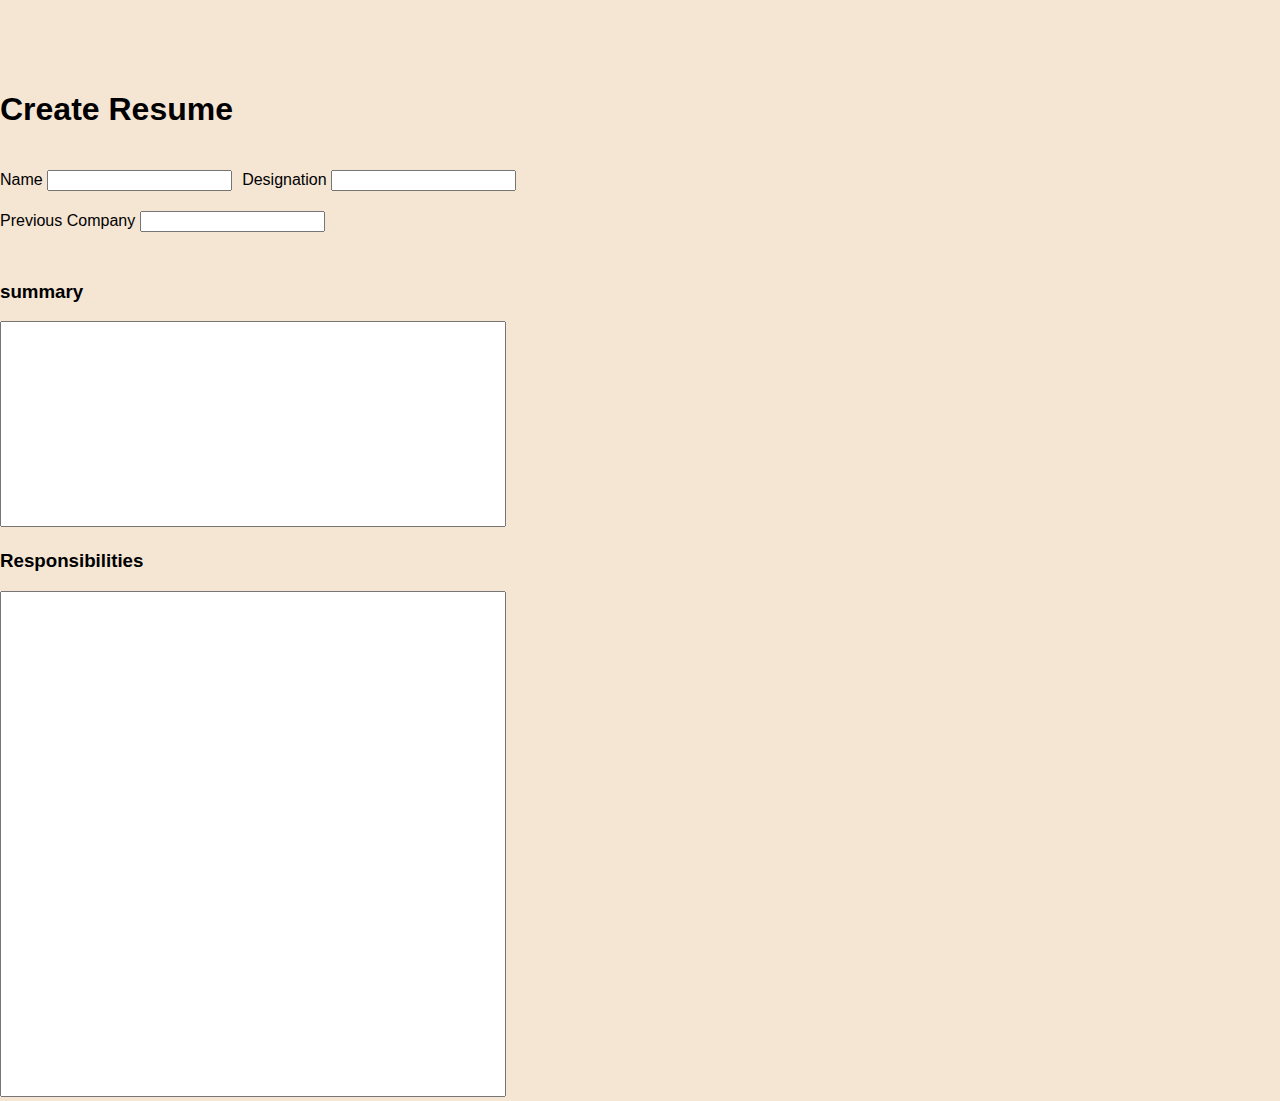
==== index.html @ 5eb1af29 "Initial commit" ====
<!DOCTYPE html>
<html lang="en">

<head>
    <meta charset="utf-8" />
    <meta name="viewport" content="width=device-width, initial-scale=1" />
    <title>Bootstrap demo</title>
    <link rel="stylesheet" href="./css/master.css" />
    <link rel="preconnect" href="https://fonts.googleapis.com" />
    <link rel="preconnect" href="https://fonts.gstatic.com" crossorigin />
    <link
        href="https://fonts.googleapis.com/css2?family=Roboto:ital,wght@0,100;0,300;0,400;0,500;0,700;0,900;1,100;1,300;1,400;1,500;1,700;1,900&display=swap"
        rel="stylesheet" />
</head>

<body>
    <div class="container">
        <div class="container-fluid">
            <h1>Create Resume</h1>
            <div class="fields">
                <div class="field">
                    <label for="name"> Name </label>
                    <input type="text" name="name" />
                </div>
                <div class="field">
                    <label for="designation"> Designation </label>
                    <input type="text" name="Designation" />
                </div>
            </div>
            <div class="experience">
                <div class="field">
                    <label for="previouscompany"> Previous Company </label>
                    <input type="text" name="previouscompany"></input>
                </div>
                <section>
                    <div class="field">
                        <h3> summary </h3>
                        <textarea type="text" name="summary" class="mid-text"></textarea>
                    </div>
                    <div class="field">
                        <h3> Responsibilities </h3>
                        <textarea type="text" name="responsibility" class="big-text"></textarea>
                    </div>
                </section>
                
            </div>
        </div>
    </div>
</body>

</html>
---- css/master.css ----
@import url("https://cdnjs.cloudflare.com/ajax/libs/font-awesome/4.7.0/css/font-awesome.min.css");
body {
    margin: 0;
    padding: 0;
    background-color: rgb(245, 230, 212);
    font-family: "Nunito Sans", sans-serif;
}

header > ul {
    list-style-type: none;
    display: inline-flex;
    gap: 10px;
    color: white;
}

header > ul > li {
    padding: 10px;
    border-radius: 10px;
    cursor: pointer;
}

header > ul > li:hover {
    background-color: white;
    color: black;
}

header {
    background-color: black;
    display: block;
    width: 100%;
    position: fixed;
}

#photo {
    border-radius: 200px;
    height: 300px;
    width: 300px;
    border: 1px solid black;
    position: fixed;
    margin: 20px;
}

.hide {
    display: none !important;
}

.about > ul{
    list-style-type: none;
}

.about > ul > li{
    padding: 10px;
}

.email {
    /* color: ; */
}

.year{
    background-color: blue;
    color: white;
    padding: 8px;
    cursor: pointer;
    border-radius: 12px;
}
.container {
    display: inline-flex;
    width: 80%;
    margin-top: 70px;
}

.name {
    font-size: 60px;
}
.summary {
    font-size: 20px !important;
}

.role {
    font-size: 30px;
}

.skills {
    list-style-type: none;
    margin: 20px;
    display: inline-flex;
    flex-wrap: wrap;
    gap: 40px;
}

.skills > li{
    padding: 3px;
    cursor: pointer;
}

.red {
    background-color: red;
    border-radius: 10px;
    color: white;
}

.green {
    background-color: green;
    border-radius: 10px;
    color: white;
}

.blue {
    background-color: rgb(0, 62, 128);
    border-radius: 10px;
    color: white;
}

.yellow {
    background-color: yellow;
    border-radius: 10px;
    color: rgb(140, 140, 140);
}


.responsibility-list {
    margin: 10px;
    list-style-type: none;
}

.responsibility {
    list-style-type: none;
    display: inline-flex;
    flex-direction: column;
    gap: 10px;
}

.work {
    display: inline-flex;
    flex-direction: column;
    gap: 20px;

}

.big-text{
    width: 500px;
    height: 500px;
}

.mid-text{
    width: 500px;
    height: 200px;
}

textarea {
    resize: none;
    overflow: hidden;
}

.experience > section > div {
    display: inline;
}

.experience {
    display: inline-flex;
    flex-direction: column;
    gap: 30px;
}

.fields{
    display: inline-flex;
    flex-wrap: wrap;
    gap: 10px;
}

.container-fluid{
    display: inline-flex;
    flex-direction: column;
    /* flex-wrap: wrap; */
    gap: 20px;
}

.details {
    display: inline-flex;
    flex-direction: column;
    gap: 20px;
    font-size: 20px;
}

.profile {
    display: inline-flex;
    gap: 30%;
    list-style-type: none;
    align-items:start;
    width: 100%;
}

.details-field > div{
    margin: 20px;
}

.project-details > li{
    list-style-type: none;
    padding: 5px;
}

.project {
    display: inline-flex;
    flex-direction: column;
    gap: 10px;
}

.details > div {
    background-color: rgb(255, 255, 255);
    padding: 30px;
}

.roboto-regular {
    font-family: "Roboto", system-ui;
    font-weight: 400;
    font-style: normal;
}

@media (max-width: 800px) {
    .profile {
      gap: 10px;
      flex-direction: column;
      width: 100%;
    }
    #photo {
        border-radius: 200px;
        height: 150px;
        width: 150px;
    }
    .details {
        width: 200px;
    }
  }
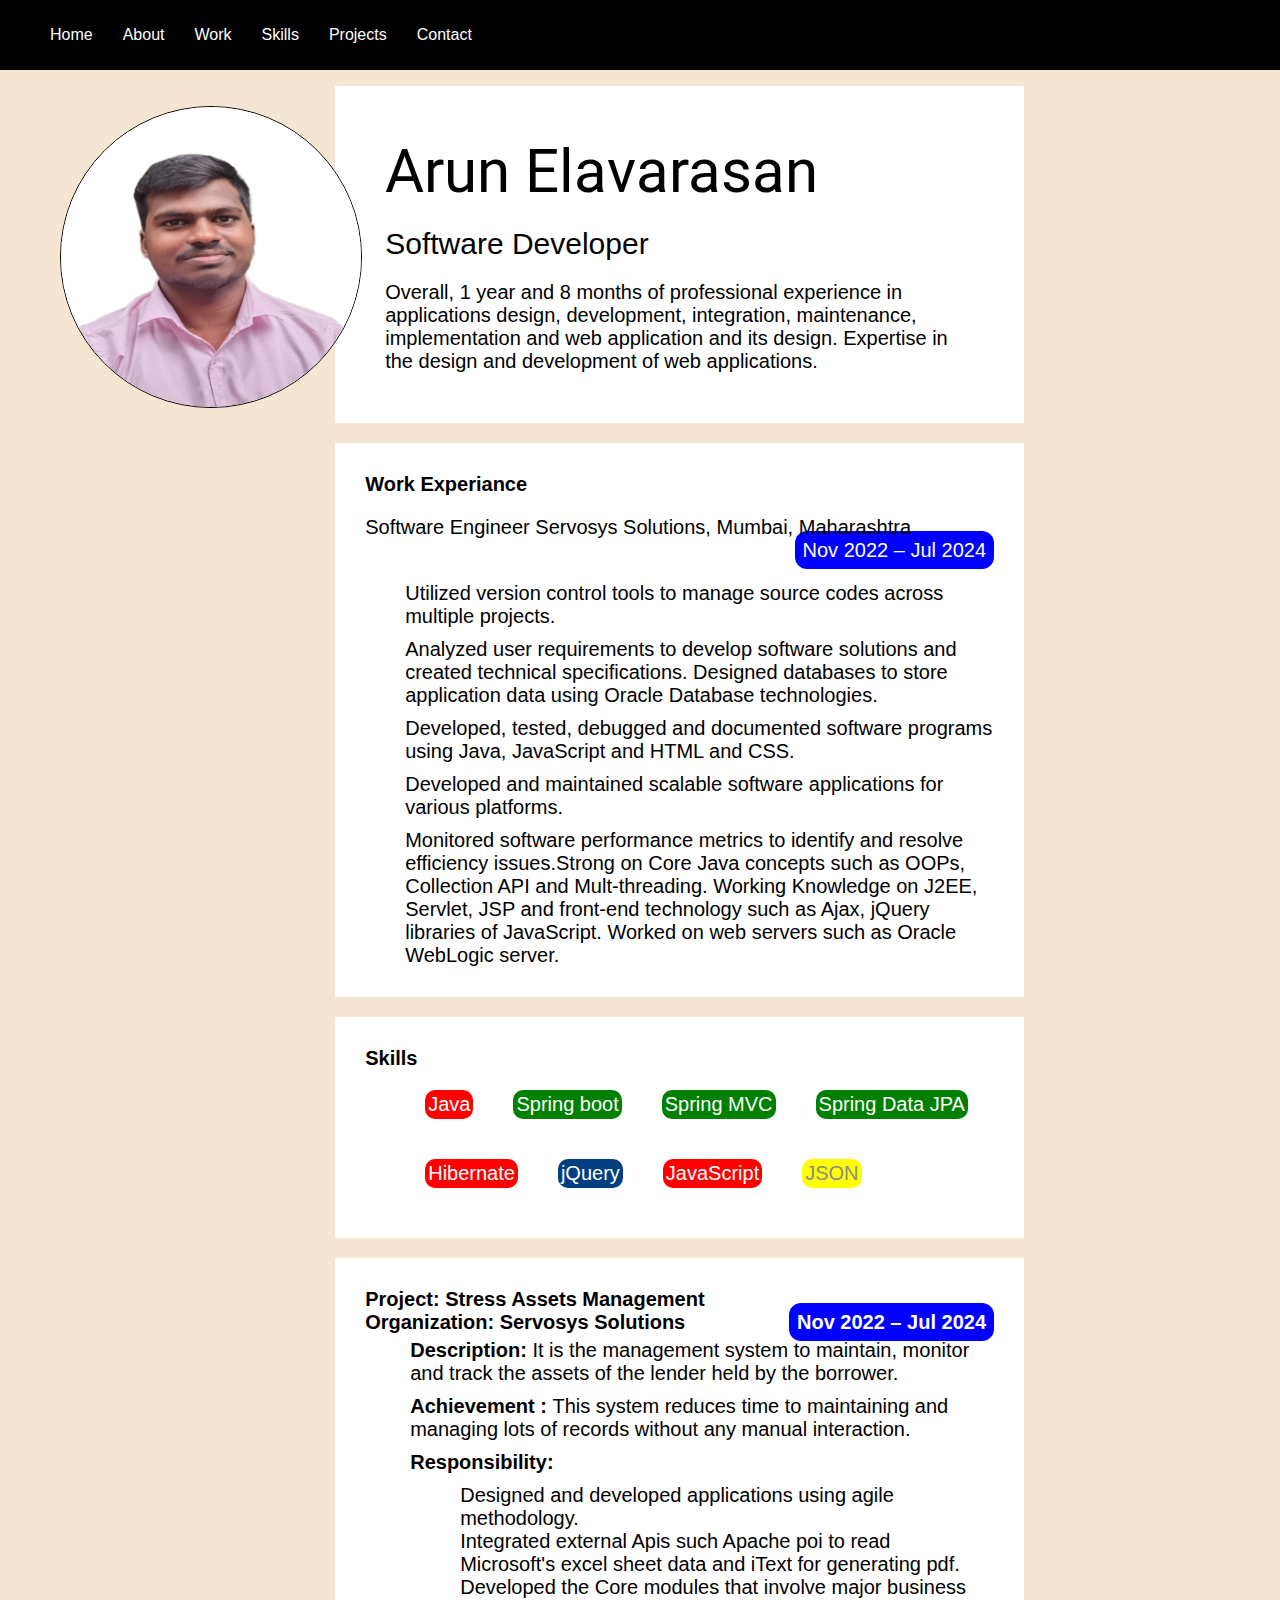
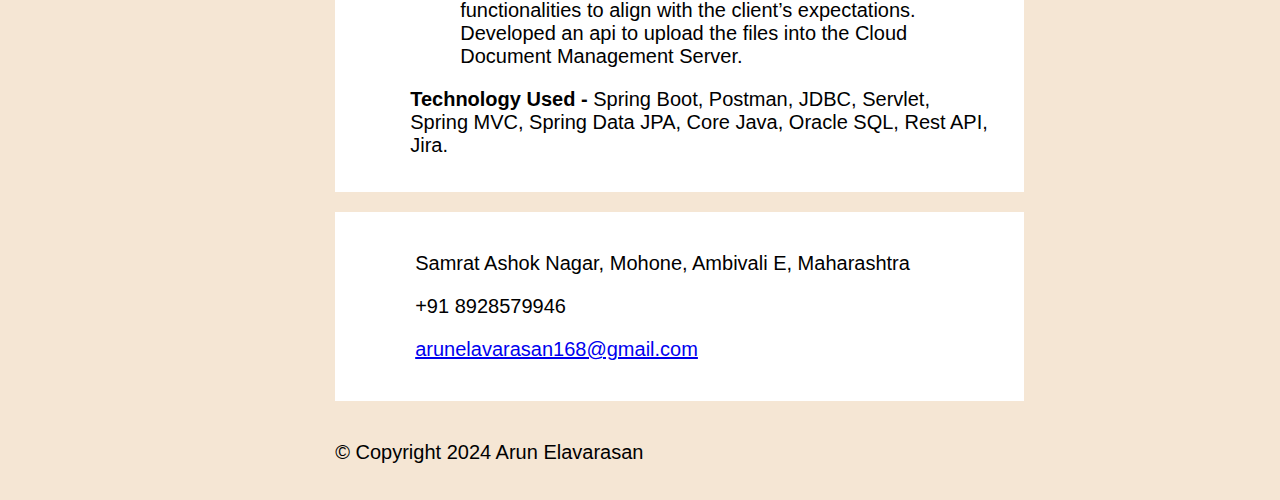
==== commit 5cce517a: "changes" ====
--- a/index.html
+++ b/index.html
@@ -1,7 +1,6 @@
 <!DOCTYPE html>
 <html lang="en">
-
-<head>
+  <head>
     <meta charset="utf-8" />
     <meta name="viewport" content="width=device-width, initial-scale=1" />
     <title>Bootstrap demo</title>
@@ -9,43 +8,156 @@
     <link rel="preconnect" href="https://fonts.googleapis.com" />
     <link rel="preconnect" href="https://fonts.gstatic.com" crossorigin />
     <link
-        href="https://fonts.googleapis.com/css2?family=Roboto:ital,wght@0,100;0,300;0,400;0,500;0,700;0,900;1,100;1,300;1,400;1,500;1,700;1,900&display=swap"
-        rel="stylesheet" />
-</head>
-
-<body>
+      href="https://fonts.googleapis.com/css2?family=Roboto:ital,wght@0,100;0,300;0,400;0,500;0,700;0,900;1,100;1,300;1,400;1,500;1,700;1,900&display=swap"
+      rel="stylesheet"
+    />
+  </head>
+  <body>
+    <header>
+      <ul>
+        <li>Home</li>
+        <li>About</li>
+        <li>Work</li>
+        <li>Skills</li>
+        <li>Projects</li>
+        <li>Contact</li>
+      </ul>
+    </header>
     <div class="container">
-        <div class="container-fluid">
-            <h1>Create Resume</h1>
-            <div class="fields">
-                <div class="field">
-                    <label for="name"> Name </label>
-                    <input type="text" name="name" />
-                </div>
-                <div class="field">
-                    <label for="designation"> Designation </label>
-                    <input type="text" name="Designation" />
-                </div>
+      <ul class="profile home">
+        <li class="photo"><img src="./assets/arun.png" id="photo" /></li>
+        <li class="details">
+          <div class="details-field">
+            <div class="roboto-regular name">Arun Elavarasan</div>
+            <div class="role">Software Developer</div>
+            <div class="summary">
+              Overall, 1 year and 8 months of professional experience in
+              applications design, development, integration, maintenance,
+              implementation and web application and its design. Expertise in
+              the design and development of web applications.
             </div>
-            <div class="experience">
-                <div class="field">
-                    <label for="previouscompany"> Previous Company </label>
-                    <input type="text" name="previouscompany"></input>
-                </div>
-                <section>
-                    <div class="field">
-                        <h3> summary </h3>
-                        <textarea type="text" name="summary" class="mid-text"></textarea>
-                    </div>
-                    <div class="field">
-                        <h3> Responsibilities </h3>
-                        <textarea type="text" name="responsibility" class="big-text"></textarea>
-                    </div>
-                </section>
-                
+          </div>
+          <div>
+            <div class="work">
+              <b>Work Experiance</b>
+              <section>
+                Software Engineer Servosys Solutions, Mumbai, Maharashtra
+                <span style="float: right"
+                  ><a class="year">Nov 2022 – Jul 2024</a></span
+                >
+              </section>
+              <div>
+                <ul class="responsibility">
+                  <li>
+                    Utilized version control tools to manage source codes across
+                    multiple projects.
+                  </li>
+                  <li>
+                    Analyzed user requirements to develop software solutions and
+                    created technical specifications. Designed databases to
+                    store application data using Oracle Database technologies.
+                  </li>
+                  <li>
+                    Developed, tested, debugged and documented software programs
+                    using Java, JavaScript and HTML and CSS.
+                  </li>
+                  <li>
+                    Developed and maintained scalable software applications for
+                    various platforms.
+                  </li>
+                  <li>
+                    Monitored software performance metrics to identify and
+                    resolve efficiency issues.Strong on Core Java concepts such
+                    as OOPs, Collection API and Mult-threading. Working
+                    Knowledge on J2EE, Servlet, JSP and front-end technology
+                    such as Ajax, jQuery libraries of JavaScript. Worked on web
+                    servers such as Oracle WebLogic server.
+                  </li>
+                </ul>
+              </div>
             </div>
-        </div>
+          </div>
+          <div>
+            <b>Skills</b>
+            <div>
+              <ul class="skills">
+                <li class="red">Java</li>
+                <li class="green">Spring boot</li>
+                <li class="green">Spring MVC</li>
+                <li class="green">Spring Data JPA</li>
+                <li class="red">Hibernate</li>
+                <li class="blue">jQuery</li>
+                <li class="red">JavaScript</li>
+                <li class="yellow">JSON</li>
+              </ul>
+            </div>
+          </div>
+          <div class="projects">
+            <b>Project: Stress Assets Management</b><br />
+            <span
+              ><b>Organization: Servosys Solutions </b
+              ><span style="float: right"
+                ><b class="year">Nov 2022 – Jul 2024</b></span
+              ></span
+            >
+            <ul class="project-details">
+              <li>
+                <b>Description:</b> It is the management system to maintain,
+                monitor and track the assets of the lender held by the borrower.
+              </li>
+              <li>
+                <b>Achievement : </b>This system reduces time to maintaining and
+                managing lots of records without any manual interaction.
+              </li>
+              <li>
+                <b>Responsibility: </b>
+                <ul class="responsibility-list">
+                  <li>
+                    Designed and developed applications using agile methodology.
+                  </li>
+                  <li>
+                    Integrated external Apis such Apache poi to read Microsoft's
+                    excel sheet data and iText for generating pdf.
+                  </li>
+                  <li>
+                    Developed the Core modules that involve major business
+                    functionalities to align with the client’s expectations.
+                  </li>
+                  <li>
+                    Developed an api to upload the files into the Cloud Document
+                    Management Server.
+                  </li>
+                </ul>
+              </li>
+              <li>
+                <b>Technology Used - </b>Spring Boot, Postman, JDBC, Servlet,
+                Spring MVC, Spring Data JPA, Core Java, Oracle SQL, Rest API,
+                Jira.
+              </li>
+            </ul>
+          </div>
+          <div class="about contact">
+            <ul>
+              <li>Samrat Ashok Nagar, Mohone, Ambivali E, Maharashtra</li>
+              <li>+91 8928579946</li>
+              <li class="email"><a href="https://mail.google.com/mail/u/0/#sent?compose=CllgCJTNqbvgWjnNvzlZZxPmHRdPcshsKGmgJDbzjvLBRMmrgrfhsGdVpbjVhldcMnLXxPxPsFg">arunelavarasan168@gmail.com</a></li>
+            </ul>
+          </div>
+          <footer>
+            <p class="copyright-text">© Copyright 2024 Arun Elavarasan</p>
+          </footer>
+        </li>
+      </ul>
     </div>
-</body>
-
-</html>+    <script>
+      document.querySelectorAll("header > ul > li").forEach(function (e, i) {
+        e.addEventListener("click", function () {
+          document
+            .querySelector("." + this.textContent.toLowerCase())
+            .scrollIntoView();
+          console.log(this.textContent);
+        });
+      });
+    </script>
+  </body>
+</html>
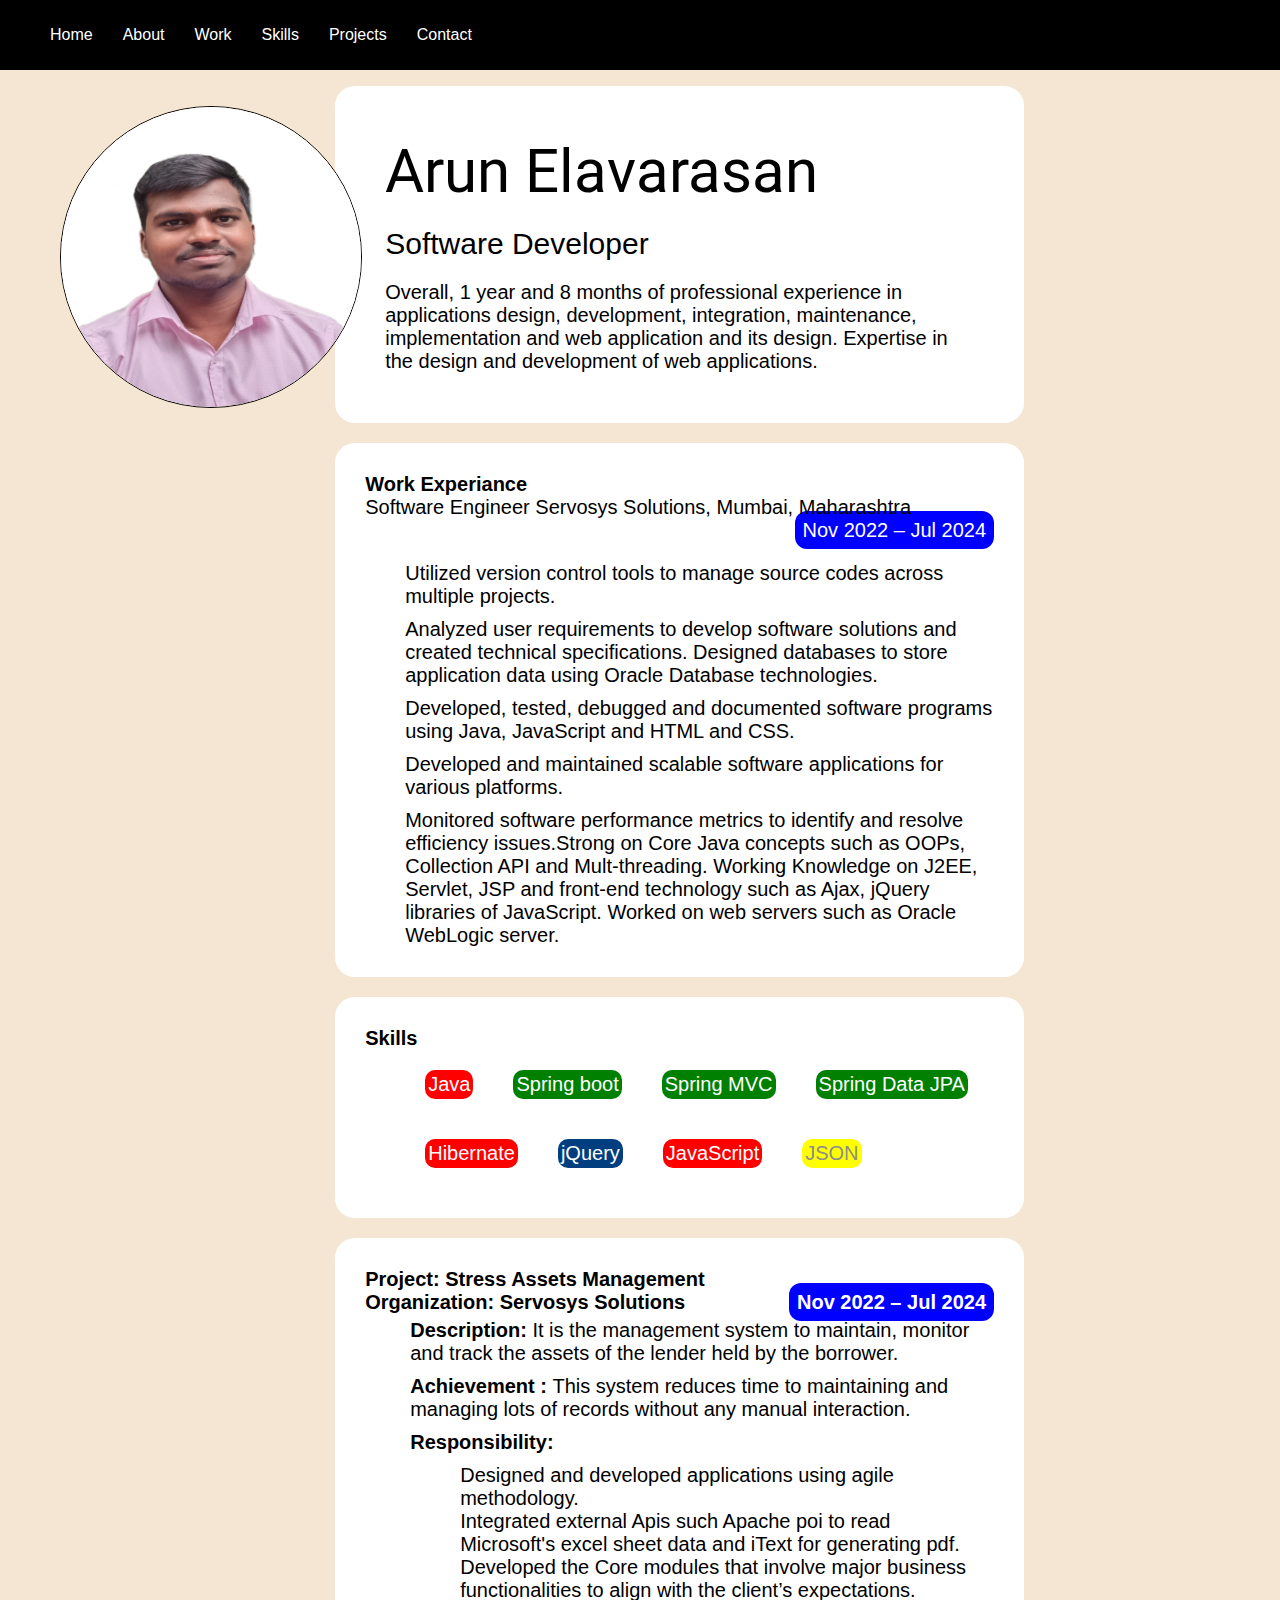
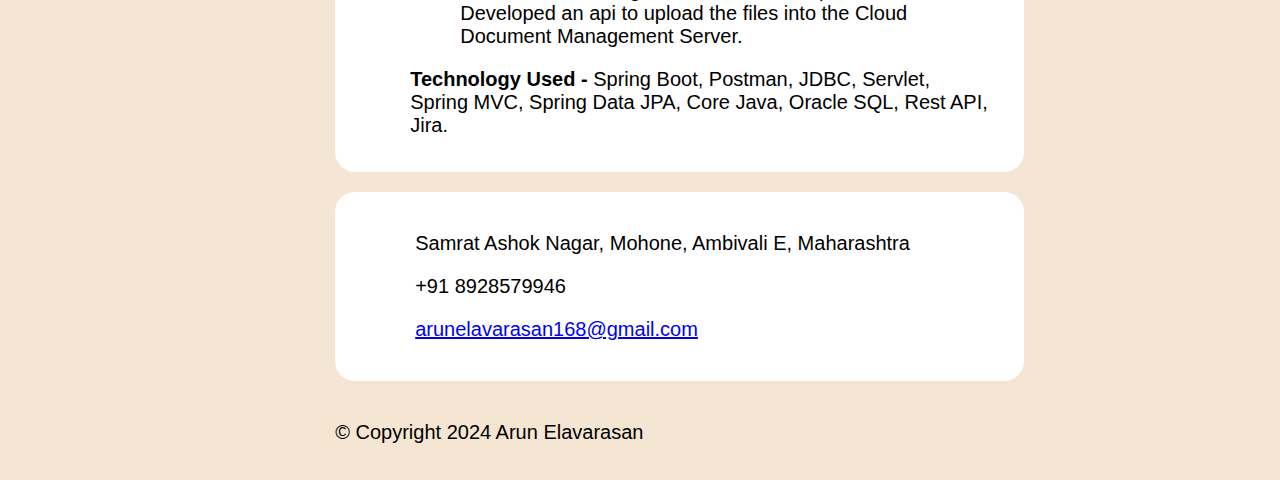
==== commit 1a6d7a41: "changes" ====
--- a/index.html
+++ b/index.html
@@ -3,7 +3,7 @@
   <head>
     <meta charset="utf-8" />
     <meta name="viewport" content="width=device-width, initial-scale=1" />
-    <title>Bootstrap demo</title>
+    <title>Protfolio</title>
     <link rel="stylesheet" href="./css/master.css" />
     <link rel="preconnect" href="https://fonts.googleapis.com" />
     <link rel="preconnect" href="https://fonts.gstatic.com" crossorigin />
@@ -39,13 +39,15 @@
           </div>
           <div>
             <div class="work">
-              <b>Work Experiance</b>
+              <div class="work-title">
+                <b>Work Experiance</b>
               <section>
                 Software Engineer Servosys Solutions, Mumbai, Maharashtra
                 <span style="float: right"
                   ><a class="year">Nov 2022 – Jul 2024</a></span
                 >
               </section>
+              </div>
               <div>
                 <ul class="responsibility">
                   <li>
@@ -93,13 +95,14 @@
             </div>
           </div>
           <div class="projects">
-            <b>Project: Stress Assets Management</b><br />
+              <b>Project: Stress Assets Management</b><br />
             <span
               ><b>Organization: Servosys Solutions </b
               ><span style="float: right"
                 ><b class="year">Nov 2022 – Jul 2024</b></span
               ></span
             >
+            
             <ul class="project-details">
               <li>
                 <b>Description:</b> It is the management system to maintain,
--- a/css/master.css
+++ b/css/master.css
@@ -73,7 +73,7 @@
     font-size: 60px;
 }
 .summary {
-    font-size: 20px !important;
+    font-size: 20px;
 }
 
 .role {
@@ -208,6 +208,7 @@
 .details > div {
     background-color: rgb(255, 255, 255);
     padding: 30px;
+    border-radius: 20px;
 }
 
 .roboto-regular {
@@ -228,6 +229,49 @@
         width: 150px;
     }
     .details {
-        width: 200px;
+        width: 300px;
+    }
+
+    body {
+        font-size: 10px !important;
+    }
+
+    .name {
+        font-size: 20px;
+    }
+    .summary, .responsibility , .project-details , .about{
+        font-size: 15px;
+    }
+    .work > section {
+        font-size: 15px;
+    }
+
+    .responsibility-list {
+        margin-left: -30px;
+    }
+
+    .role {
+        font-size: 17px;
+    }
+    .container {
+        width: 100%;
+    }
+
+    .skills{
+        font-size: 10px;
+        gap: 10px;
+    }
+
+    .projects > b,span{
+        font-size: 12px;
+    }
+
+    #photo {
+        position: relative;
+        z-index: -1;
+    }
+
+    .year {
+        font-size: 7px;
     }
   }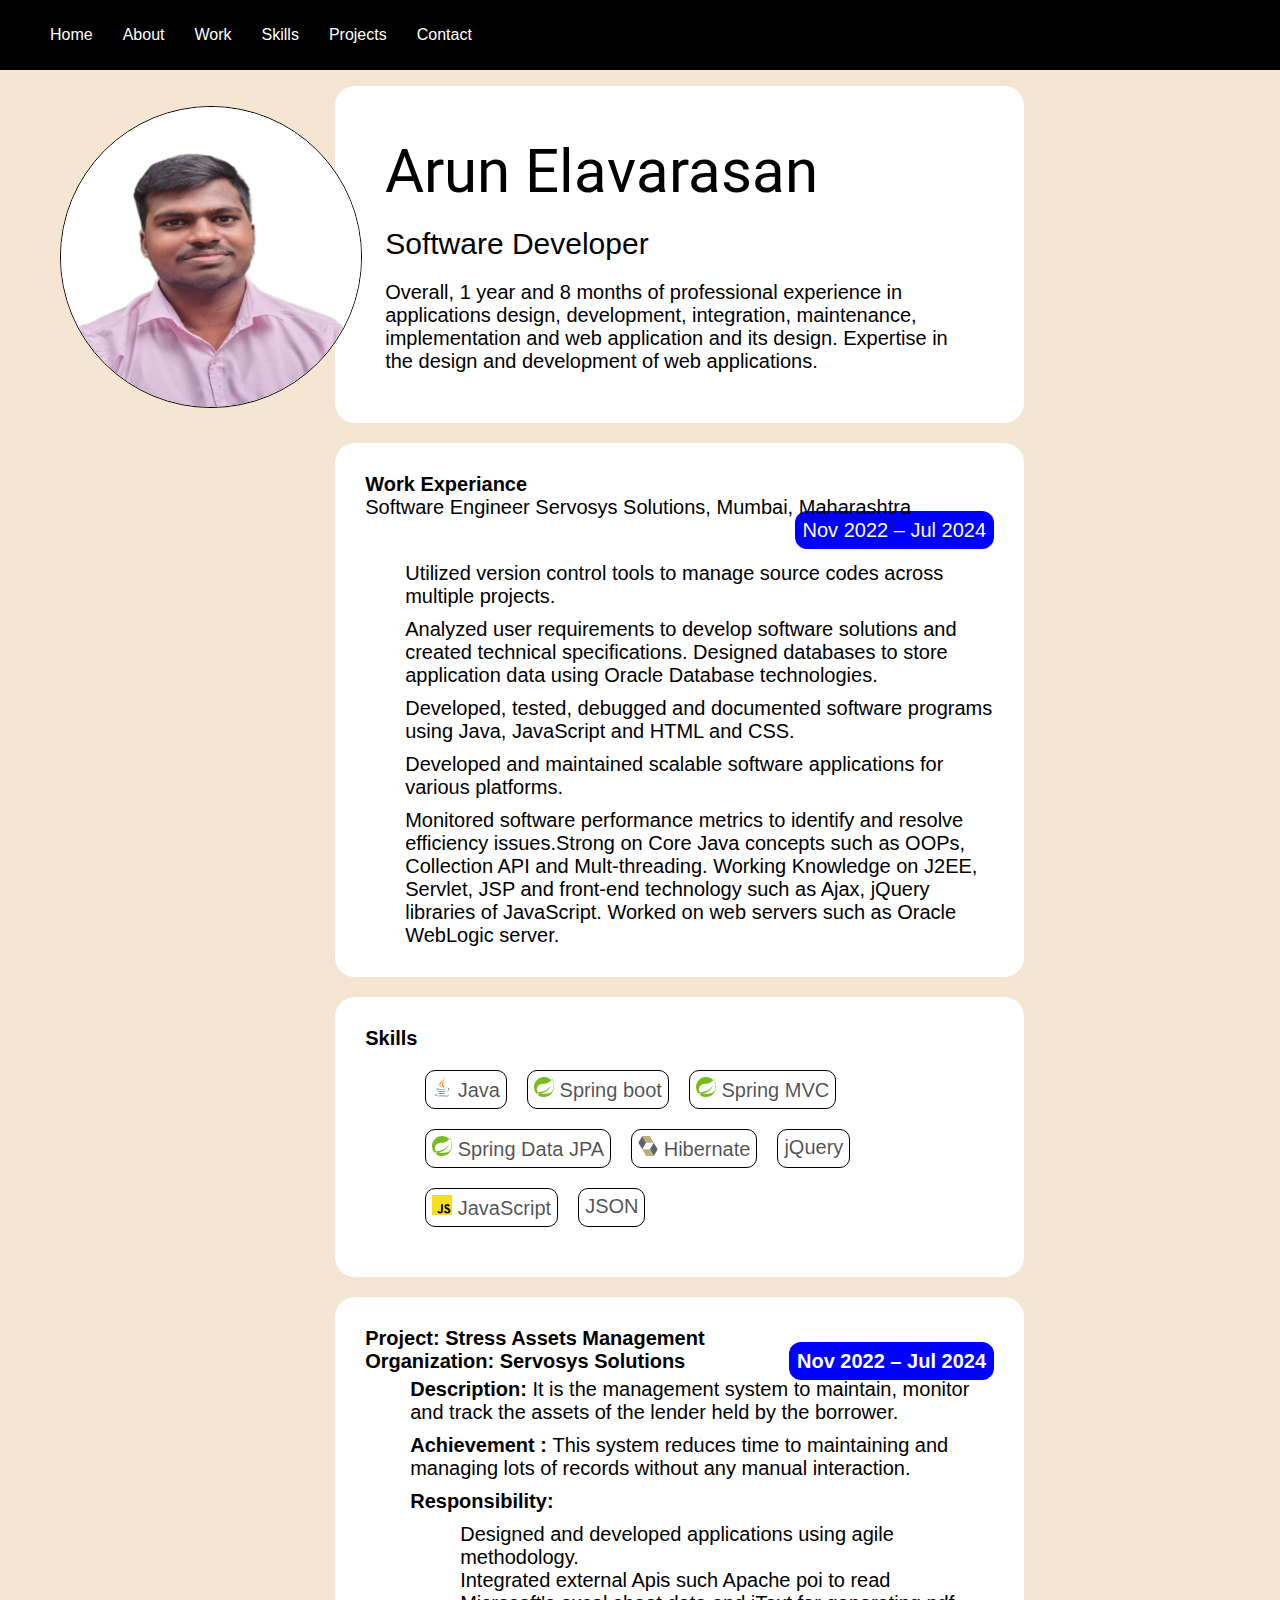
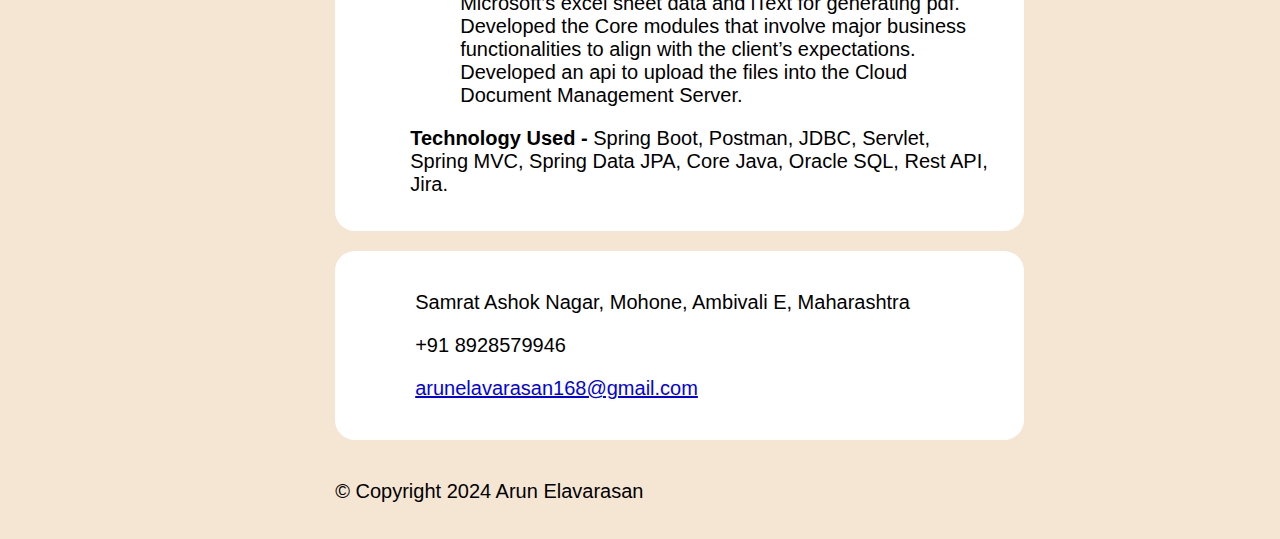
==== commit 3d48a7f8: "added skill icons" ====
--- a/index.html
+++ b/index.html
@@ -83,14 +83,14 @@
             <b>Skills</b>
             <div>
               <ul class="skills">
-                <li class="red">Java</li>
-                <li class="green">Spring boot</li>
-                <li class="green">Spring MVC</li>
-                <li class="green">Spring Data JPA</li>
-                <li class="red">Hibernate</li>
-                <li class="blue">jQuery</li>
-                <li class="red">JavaScript</li>
-                <li class="yellow">JSON</li>
+                <li ><img src="/images/java-icon.svg"> Java</li>
+                <li><img src="/images/spring-3.svg"> Spring boot</li>
+                <li><img src="/images/spring-3.svg"> Spring MVC</li>
+                <li><img src="/images/spring-3.svg"> Spring Data JPA</li>
+                <li><img src="/images/hibernate-icon.svg"> Hibernate</li>
+                <li>jQuery</li>
+                <li><img src="/images/js.png"> JavaScript</li>
+                <li>JSON</li>
               </ul>
             </div>
           </div>
--- a/css/master.css
+++ b/css/master.css
@@ -85,12 +85,21 @@
     margin: 20px;
     display: inline-flex;
     flex-wrap: wrap;
-    gap: 40px;
+    gap: 20px;
 }
 
 .skills > li{
-    padding: 3px;
+    padding: 6px;
     cursor: pointer;
+    background-color: white;
+    color: rgba(0, 0, 0, 0.686);
+    border: 1px solid black;
+    border-radius: 10px;
+}
+
+.skills img {
+    height: 20px;
+    width: 20px;
 }
 
 .red {
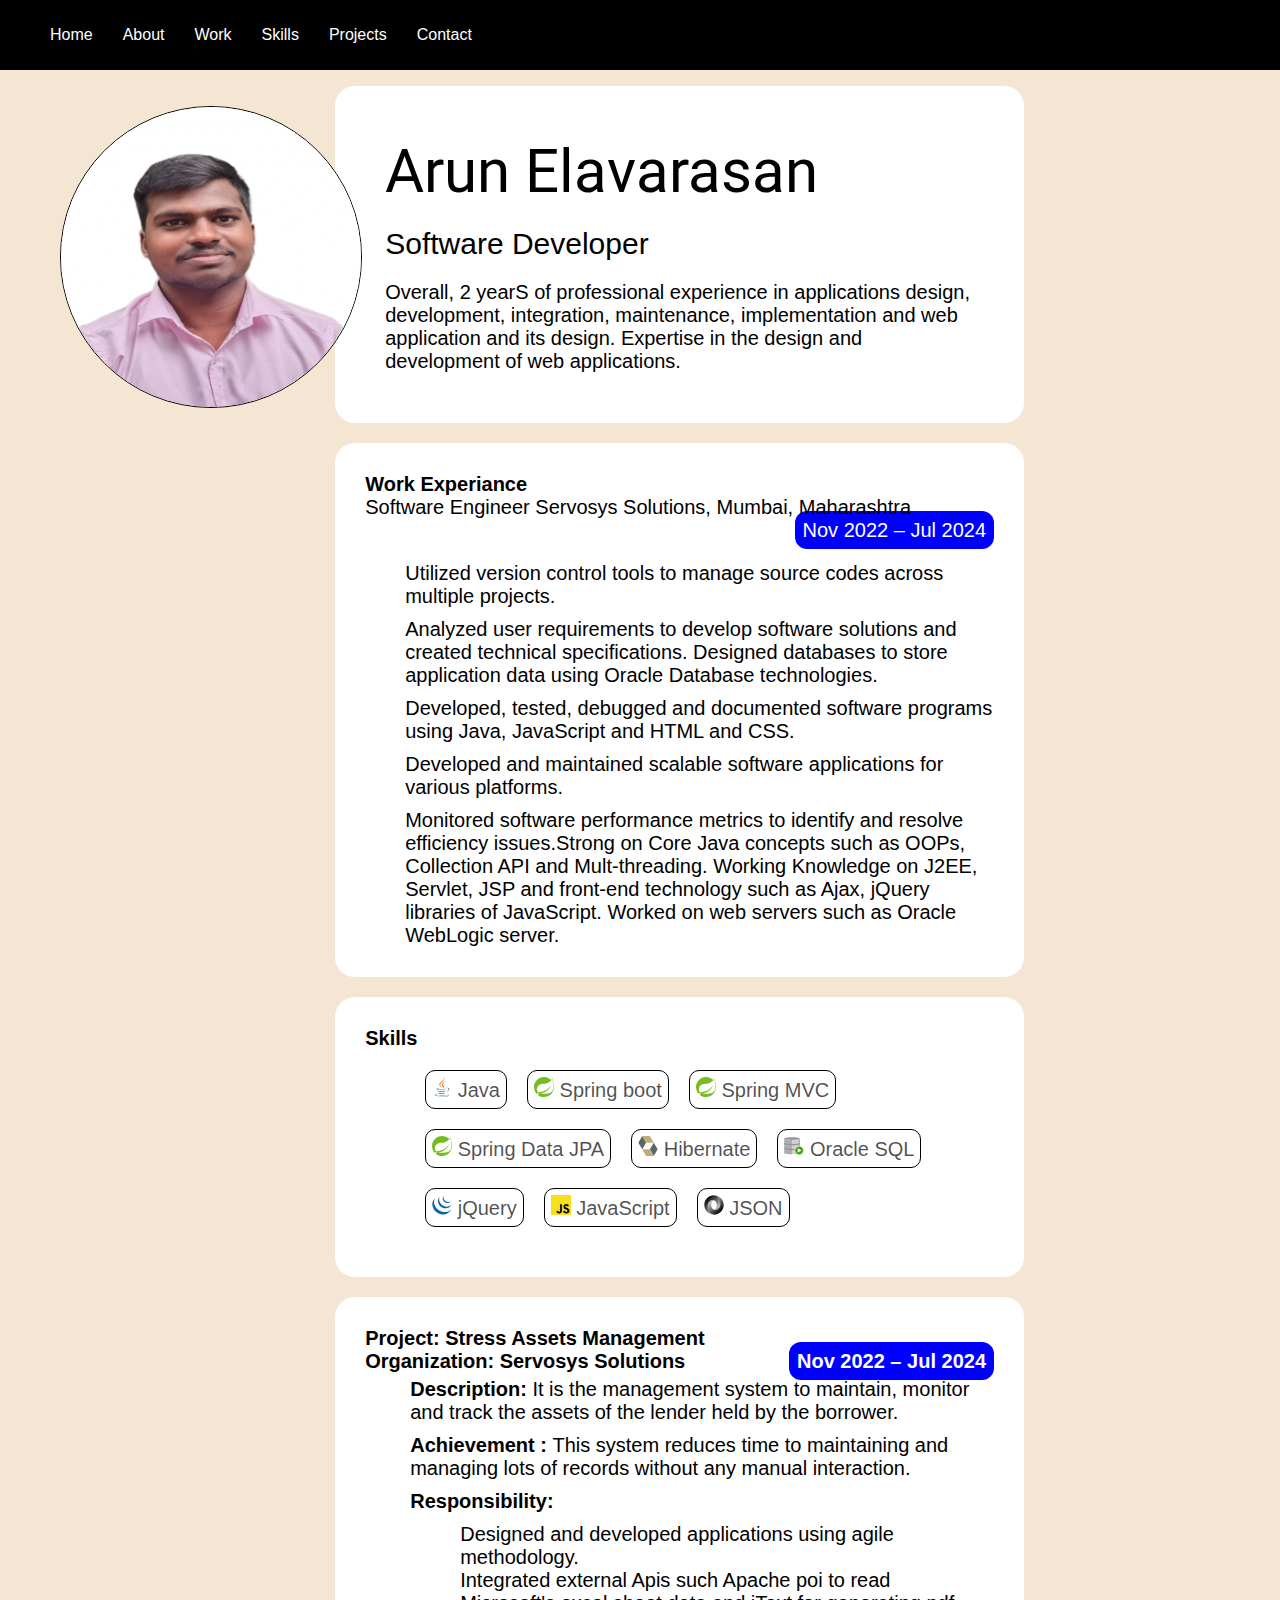
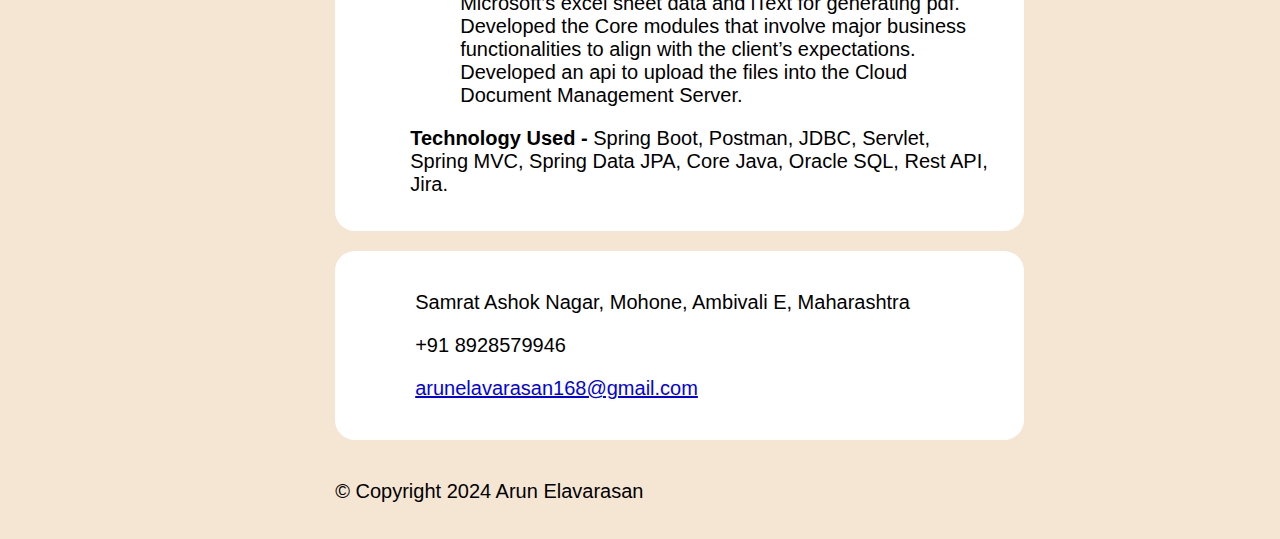
==== commit 9e1ee0f3: "worked on menu" ====
--- a/index.html
+++ b/index.html
@@ -1,166 +1,180 @@
 <!DOCTYPE html>
 <html lang="en">
-  <head>
-    <meta charset="utf-8" />
-    <meta name="viewport" content="width=device-width, initial-scale=1" />
-    <title>Protfolio</title>
-    <link rel="stylesheet" href="./css/master.css" />
-    <link rel="preconnect" href="https://fonts.googleapis.com" />
-    <link rel="preconnect" href="https://fonts.gstatic.com" crossorigin />
-    <link
-      href="https://fonts.googleapis.com/css2?family=Roboto:ital,wght@0,100;0,300;0,400;0,500;0,700;0,900;1,100;1,300;1,400;1,500;1,700;1,900&display=swap"
-      rel="stylesheet"
-    />
-  </head>
-  <body>
-    <header>
-      <ul>
-        <li>Home</li>
-        <li>About</li>
-        <li>Work</li>
-        <li>Skills</li>
-        <li>Projects</li>
-        <li>Contact</li>
-      </ul>
-    </header>
-    <div class="container">
-      <ul class="profile home">
-        <li class="photo"><img src="./assets/arun.png" id="photo" /></li>
-        <li class="details">
-          <div class="details-field">
-            <div class="roboto-regular name">Arun Elavarasan</div>
-            <div class="role">Software Developer</div>
-            <div class="summary">
-              Overall, 1 year and 8 months of professional experience in
-              applications design, development, integration, maintenance,
-              implementation and web application and its design. Expertise in
-              the design and development of web applications.
-            </div>
+
+<head>
+  <meta charset="utf-8" />
+  <meta name="viewport" content="width=device-width, initial-scale=1" />
+  <title>Protfolio</title>
+  <link rel="stylesheet" href="./css/master.css" />
+  <link rel="preconnect" href="https://fonts.googleapis.com" />
+  <link rel="preconnect" href="https://fonts.gstatic.com" crossorigin />
+  <link
+    href="https://fonts.googleapis.com/css2?family=Roboto:ital,wght@0,100;0,300;0,400;0,500;0,700;0,900;1,100;1,300;1,400;1,500;1,700;1,900&display=swap"
+    rel="stylesheet" />
+</head>
+<script>
+  function toggle() {
+    const nav = document.getElementById("myNav");
+    if (!nav.classList.contains("open")) {
+      document.getElementById("myNav").classList.add("open");
+    } else {
+      document.getElementById("myNav").classList.remove("open");
+    }
+
+  }
+</script>
+
+<body>
+  <header>
+    <div id="menu">
+      <img onclick="toggle()" src="./images/menu-svgrepo-com.png" style="height: 20px;float: right;">
+    </div>
+    <ul id="myNav">
+      <li>Home</li>
+      <li>About</li>
+      <li>Work</li>
+      <li>Skills</li>
+      <li>Projects</li>
+      <li>Contact</li>
+    </ul>
+  </header>
+  <div class="container">
+    <ul class="profile home">
+      <li class="photo"><img src="./assets/arun.png" id="photo" /></li>
+      <li class="details">
+        <div class="details-field">
+          <div class="roboto-regular name">Arun Elavarasan</div>
+          <div class="role">Software Developer</div>
+          <div class="summary">
+            Overall, 2 yearS of professional experience in
+            applications design, development, integration, maintenance,
+            implementation and web application and its design. Expertise in
+            the design and development of web applications.
           </div>
-          <div>
-            <div class="work">
-              <div class="work-title">
-                <b>Work Experiance</b>
+        </div>
+        <div>
+          <div class="work">
+            <div class="work-title">
+              <b>Work Experiance</b>
               <section>
                 Software Engineer Servosys Solutions, Mumbai, Maharashtra
-                <span style="float: right"
-                  ><a class="year">Nov 2022 – Jul 2024</a></span
-                >
+                <span style="float: right"><a class="year">Nov 2022 – Jul
+                    2024</a></span>
               </section>
-              </div>
-              <div>
-                <ul class="responsibility">
-                  <li>
-                    Utilized version control tools to manage source codes across
-                    multiple projects.
-                  </li>
-                  <li>
-                    Analyzed user requirements to develop software solutions and
-                    created technical specifications. Designed databases to
-                    store application data using Oracle Database technologies.
-                  </li>
-                  <li>
-                    Developed, tested, debugged and documented software programs
-                    using Java, JavaScript and HTML and CSS.
-                  </li>
-                  <li>
-                    Developed and maintained scalable software applications for
-                    various platforms.
-                  </li>
-                  <li>
-                    Monitored software performance metrics to identify and
-                    resolve efficiency issues.Strong on Core Java concepts such
-                    as OOPs, Collection API and Mult-threading. Working
-                    Knowledge on J2EE, Servlet, JSP and front-end technology
-                    such as Ajax, jQuery libraries of JavaScript. Worked on web
-                    servers such as Oracle WebLogic server.
-                  </li>
-                </ul>
-              </div>
             </div>
-          </div>
-          <div>
-            <b>Skills</b>
             <div>
-              <ul class="skills">
-                <li ><img src="/images/java-icon.svg"> Java</li>
-                <li><img src="/images/spring-3.svg"> Spring boot</li>
-                <li><img src="/images/spring-3.svg"> Spring MVC</li>
-                <li><img src="/images/spring-3.svg"> Spring Data JPA</li>
-                <li><img src="/images/hibernate-icon.svg"> Hibernate</li>
-                <li>jQuery</li>
-                <li><img src="/images/js.png"> JavaScript</li>
-                <li>JSON</li>
+              <ul class="responsibility">
+                <li>
+                  Utilized version control tools to manage source codes across
+                  multiple projects.
+                </li>
+                <li>
+                  Analyzed user requirements to develop software solutions and
+                  created technical specifications. Designed databases to
+                  store application data using Oracle Database technologies.
+                </li>
+                <li>
+                  Developed, tested, debugged and documented software programs
+                  using Java, JavaScript and HTML and CSS.
+                </li>
+                <li>
+                  Developed and maintained scalable software applications for
+                  various platforms.
+                </li>
+                <li>
+                  Monitored software performance metrics to identify and
+                  resolve efficiency issues.Strong on Core Java concepts such
+                  as OOPs, Collection API and Mult-threading. Working
+                  Knowledge on J2EE, Servlet, JSP and front-end technology
+                  such as Ajax, jQuery libraries of JavaScript. Worked on web
+                  servers such as Oracle WebLogic server.
+                </li>
               </ul>
             </div>
           </div>
-          <div class="projects">
-              <b>Project: Stress Assets Management</b><br />
-            <span
-              ><b>Organization: Servosys Solutions </b
-              ><span style="float: right"
-                ><b class="year">Nov 2022 – Jul 2024</b></span
-              ></span
-            >
-            
-            <ul class="project-details">
-              <li>
-                <b>Description:</b> It is the management system to maintain,
-                monitor and track the assets of the lender held by the borrower.
-              </li>
-              <li>
-                <b>Achievement : </b>This system reduces time to maintaining and
-                managing lots of records without any manual interaction.
-              </li>
-              <li>
-                <b>Responsibility: </b>
-                <ul class="responsibility-list">
-                  <li>
-                    Designed and developed applications using agile methodology.
-                  </li>
-                  <li>
-                    Integrated external Apis such Apache poi to read Microsoft's
-                    excel sheet data and iText for generating pdf.
-                  </li>
-                  <li>
-                    Developed the Core modules that involve major business
-                    functionalities to align with the client’s expectations.
-                  </li>
-                  <li>
-                    Developed an api to upload the files into the Cloud Document
-                    Management Server.
-                  </li>
-                </ul>
-              </li>
-              <li>
-                <b>Technology Used - </b>Spring Boot, Postman, JDBC, Servlet,
-                Spring MVC, Spring Data JPA, Core Java, Oracle SQL, Rest API,
-                Jira.
-              </li>
+        </div>
+        <div>
+          <b>Skills</b>
+          <div>
+            <ul class="skills">
+              <li><img src="/images/java-icon.svg"> Java</li>
+              <li><img src="/images/spring-3.svg"> Spring boot</li>
+              <li><img src="/images/spring-3.svg"> Spring MVC</li>
+              <li><img src="/images/spring-3.svg"> Spring Data JPA</li>
+              <li><img src="/images/hibernate-icon.svg"> Hibernate</li>
+              <li><img src="/images/SQL Developer.svg"> Oracle SQL</li>
+              <li><img src="/images/jQuery.svg"> jQuery</li>
+              <li><img src="/images/js.png"> JavaScript</li>
+              <li><img src="/images/JSON.svg"> JSON</li>
             </ul>
           </div>
-          <div class="about contact">
-            <ul>
-              <li>Samrat Ashok Nagar, Mohone, Ambivali E, Maharashtra</li>
-              <li>+91 8928579946</li>
-              <li class="email"><a href="https://mail.google.com/mail/u/0/#sent?compose=CllgCJTNqbvgWjnNvzlZZxPmHRdPcshsKGmgJDbzjvLBRMmrgrfhsGdVpbjVhldcMnLXxPxPsFg">arunelavarasan168@gmail.com</a></li>
-            </ul>
-          </div>
-          <footer>
-            <p class="copyright-text">© Copyright 2024 Arun Elavarasan</p>
-          </footer>
-        </li>
-      </ul>
-    </div>
-    <script>
-      document.querySelectorAll("header > ul > li").forEach(function (e, i) {
-        e.addEventListener("click", function () {
-          document
-            .querySelector("." + this.textContent.toLowerCase())
-            .scrollIntoView();
-          console.log(this.textContent);
-        });
+        </div>
+        <div class="projects">
+          <b>Project: Stress Assets Management</b><br />
+          <span><b>Organization: Servosys Solutions </b><span style="float: right"><b class="year">Nov 2022 – Jul
+                2024</b></span></span>
+
+          <ul class="project-details">
+            <li>
+              <b>Description:</b> It is the management system to maintain,
+              monitor and track the assets of the lender held by the borrower.
+            </li>
+            <li>
+              <b>Achievement : </b>This system reduces time to maintaining and
+              managing lots of records without any manual interaction.
+            </li>
+            <li>
+              <b>Responsibility: </b>
+              <ul class="responsibility-list">
+                <li>
+                  Designed and developed applications using agile methodology.
+                </li>
+                <li>
+                  Integrated external Apis such Apache poi to read Microsoft's
+                  excel sheet data and iText for generating pdf.
+                </li>
+                <li>
+                  Developed the Core modules that involve major business
+                  functionalities to align with the client’s expectations.
+                </li>
+                <li>
+                  Developed an api to upload the files into the Cloud Document
+                  Management Server.
+                </li>
+              </ul>
+            </li>
+            <li>
+              <b>Technology Used - </b>Spring Boot, Postman, JDBC, Servlet,
+              Spring MVC, Spring Data JPA, Core Java, Oracle SQL, Rest API,
+              Jira.
+            </li>
+          </ul>
+        </div>
+        <div class="about contact">
+          <ul>
+            <li>Samrat Ashok Nagar, Mohone, Ambivali E, Maharashtra</li>
+            <li>+91 8928579946</li>
+            <li class="email"><a
+                href="https://mail.google.com/mail/u/0/#sent?compose=CllgCJTNqbvgWjnNvzlZZxPmHRdPcshsKGmgJDbzjvLBRMmrgrfhsGdVpbjVhldcMnLXxPxPsFg">arunelavarasan168@gmail.com</a>
+            </li>
+          </ul>
+        </div>
+        <footer>
+          <p class="copyright-text">© Copyright 2024 Arun Elavarasan</p>
+        </footer>
+      </li>
+    </ul>
+  </div>
+  <script>
+    document.querySelectorAll("header > ul > li").forEach(function (e, i) {
+      e.addEventListener("click", function () {
+        document
+          .querySelector("." + this.textContent.toLowerCase())
+          .scrollIntoView();
+        console.log(this.textContent);
       });
-    </script>
-  </body>
-</html>
+    });
+  </script>
+</body>
+
+</html>--- a/css/master.css
+++ b/css/master.css
@@ -1,4 +1,5 @@
 @import url("https://cdnjs.cloudflare.com/ajax/libs/font-awesome/4.7.0/css/font-awesome.min.css");
+@import url("https://fonts.googleapis.com/css2?family=Material+Symbols+Outlined:opsz,wght,FILL,GRAD@20..48,100..700,0..1,-50..200");
 body {
     margin: 0;
     padding: 0;
@@ -17,6 +18,10 @@
     padding: 10px;
     border-radius: 10px;
     cursor: pointer;
+}
+
+header > #menu > img {
+    padding: 20px;
 }
 
 header > ul > li:hover {
@@ -214,6 +219,10 @@
     gap: 10px;
 }
 
+#menu {
+    display: none;
+}
+
 .details > div {
     background-color: rgb(255, 255, 255);
     padding: 30px;
@@ -224,6 +233,12 @@
     font-family: "Roboto", system-ui;
     font-weight: 400;
     font-style: normal;
+}
+
+@media (width > 800px) {
+    /* #myNav > li{
+        display: inline;
+    } */
 }
 
 @media (max-width: 800px) {
@@ -283,4 +298,16 @@
     .year {
         font-size: 7px;
     }
+
+    #myNav {
+        display: none;
+    }
+
+    #menu {
+        display: inline;
+    }
+
+    .open {
+        display: inline-block !important;
+    }
   }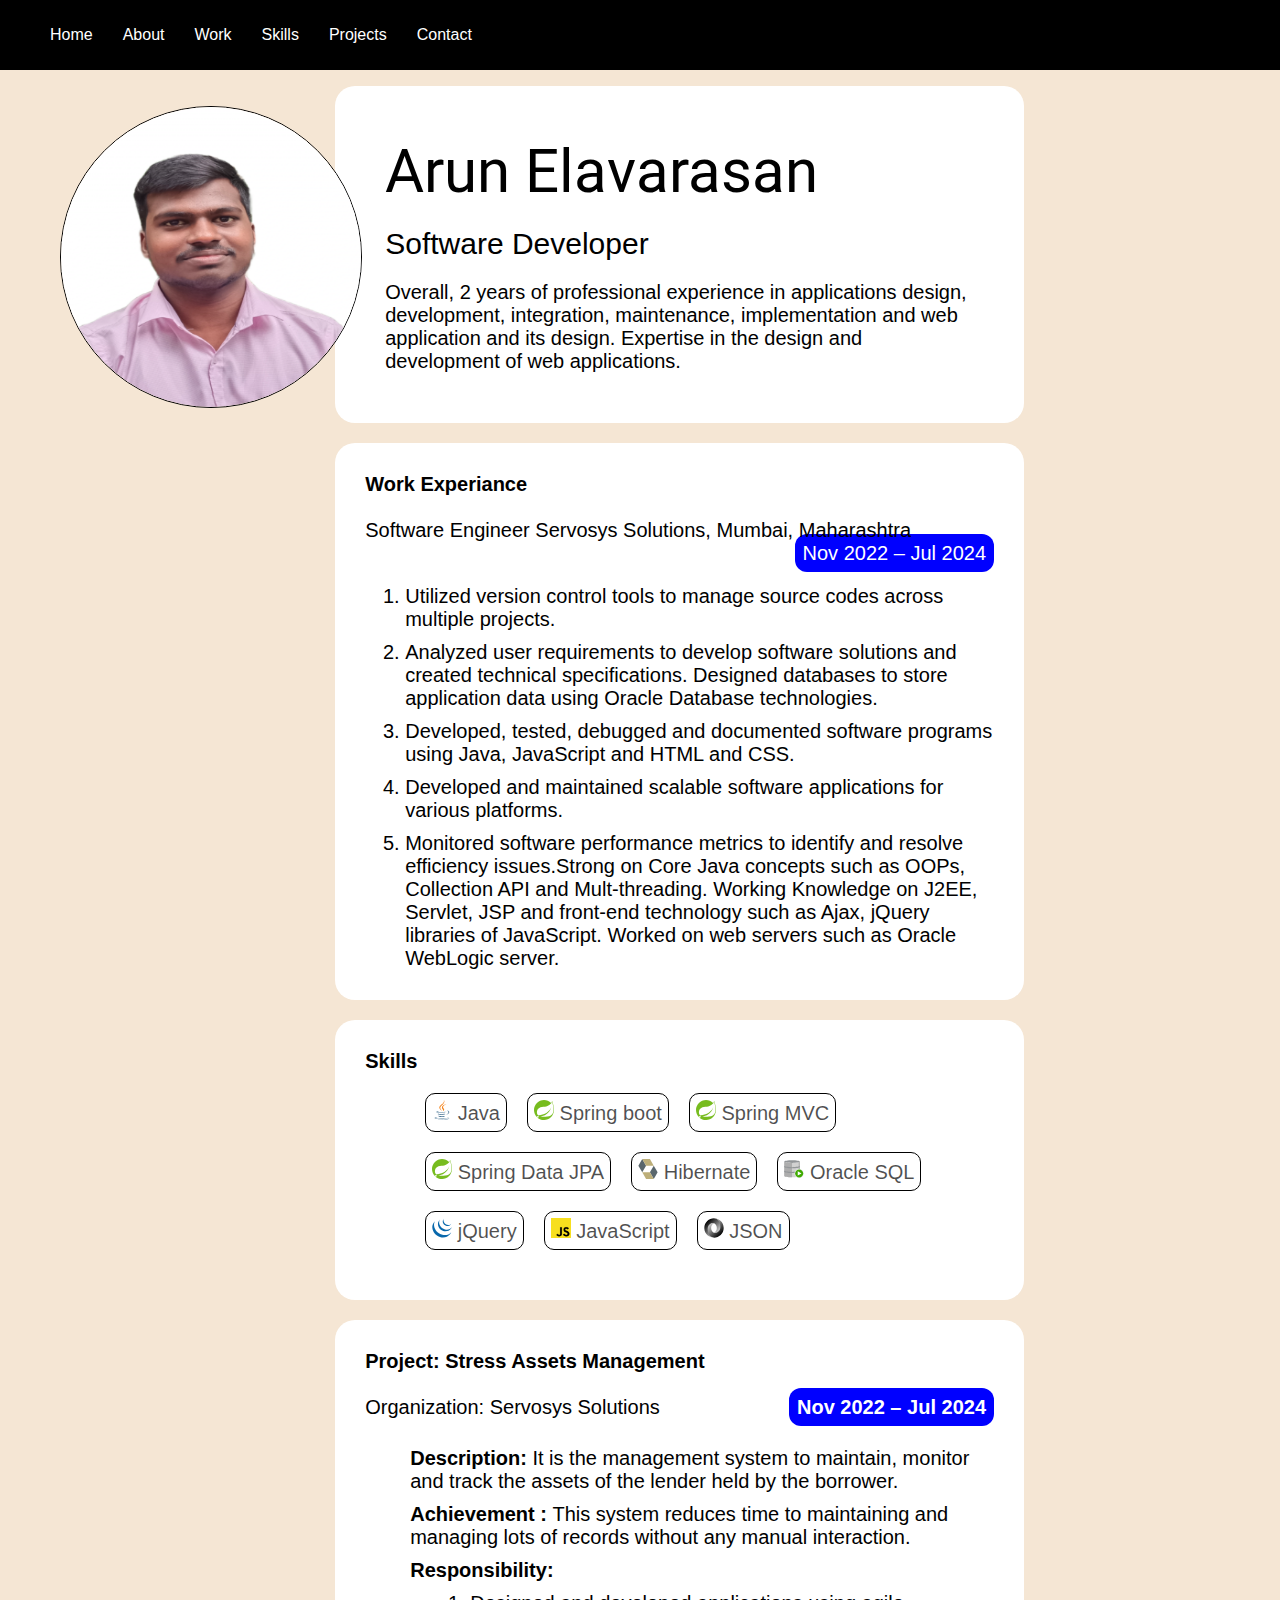
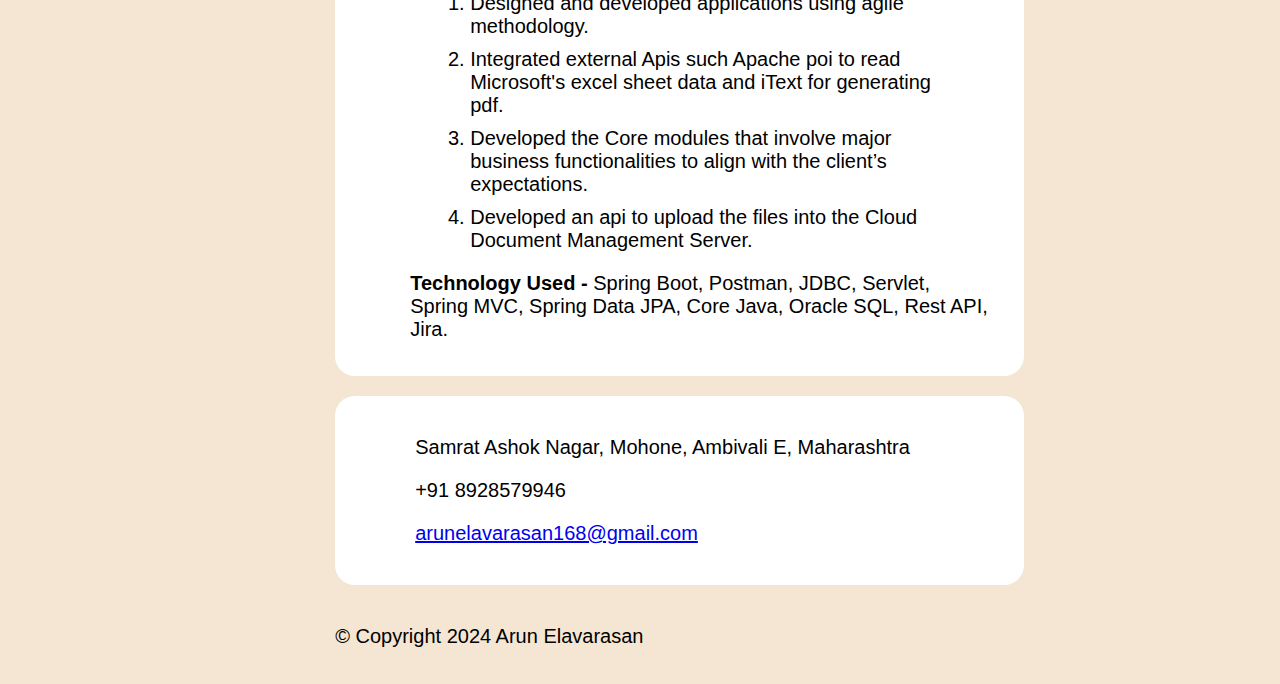
==== commit d808e879: "css changes" ====
--- a/index.html
+++ b/index.html
@@ -46,7 +46,7 @@
           <div class="roboto-regular name">Arun Elavarasan</div>
           <div class="role">Software Developer</div>
           <div class="summary">
-            Overall, 2 yearS of professional experience in
+            Overall, 2 years of professional experience in
             applications design, development, integration, maintenance,
             implementation and web application and its design. Expertise in
             the design and development of web applications.
@@ -55,7 +55,7 @@
         <div>
           <div class="work">
             <div class="work-title">
-              <b>Work Experiance</b>
+              <b>Work Experiance</b><br><br>
               <section>
                 Software Engineer Servosys Solutions, Mumbai, Maharashtra
                 <span style="float: right"><a class="year">Nov 2022 – Jul
@@ -63,7 +63,7 @@
               </section>
             </div>
             <div>
-              <ul class="responsibility">
+              <ol class="responsibility">
                 <li>
                   Utilized version control tools to manage source codes across
                   multiple projects.
@@ -89,7 +89,7 @@
                   such as Ajax, jQuery libraries of JavaScript. Worked on web
                   servers such as Oracle WebLogic server.
                 </li>
-              </ul>
+              </ol>
             </div>
           </div>
         </div>
@@ -110,9 +110,9 @@
           </div>
         </div>
         <div class="projects">
-          <b>Project: Stress Assets Management</b><br />
-          <span><b>Organization: Servosys Solutions </b><span style="float: right"><b class="year">Nov 2022 – Jul
-                2024</b></span></span>
+          <b>Project: Stress Assets Management</b><br><br>
+          <section>Organization: Servosys Solutions <span style="float: right"><b class="year">Nov 2022 – Jul
+                2024</b></span></section><br>
 
           <ul class="project-details">
             <li>
@@ -125,7 +125,7 @@
             </li>
             <li>
               <b>Responsibility: </b>
-              <ul class="responsibility-list">
+              <ol class="responsibility-list">
                 <li>
                   Designed and developed applications using agile methodology.
                 </li>
@@ -141,7 +141,7 @@
                   Developed an api to upload the files into the Cloud Document
                   Management Server.
                 </li>
-              </ul>
+              </ol>
             </li>
             <li>
               <b>Technology Used - </b>Spring Boot, Postman, JDBC, Servlet,
--- a/css/master.css
+++ b/css/master.css
@@ -134,11 +134,15 @@
 
 .responsibility-list {
     margin: 10px;
-    list-style-type: none;
+    /* list-style-type: none; */
+}
+
+.responsibility-list > li {
+    margin: 10px;
+    /* list-style-type: none; */
 }
 
 .responsibility {
-    list-style-type: none;
     display: inline-flex;
     flex-direction: column;
     gap: 10px;
@@ -286,10 +290,6 @@
         gap: 10px;
     }
 
-    .projects > b,span{
-        font-size: 12px;
-    }
-
     #photo {
         position: relative;
         z-index: -1;
@@ -307,6 +307,10 @@
         display: inline;
     }
 
+    section {
+        font-size: 15px;
+    }
+
     .open {
         display: inline-block !important;
     }
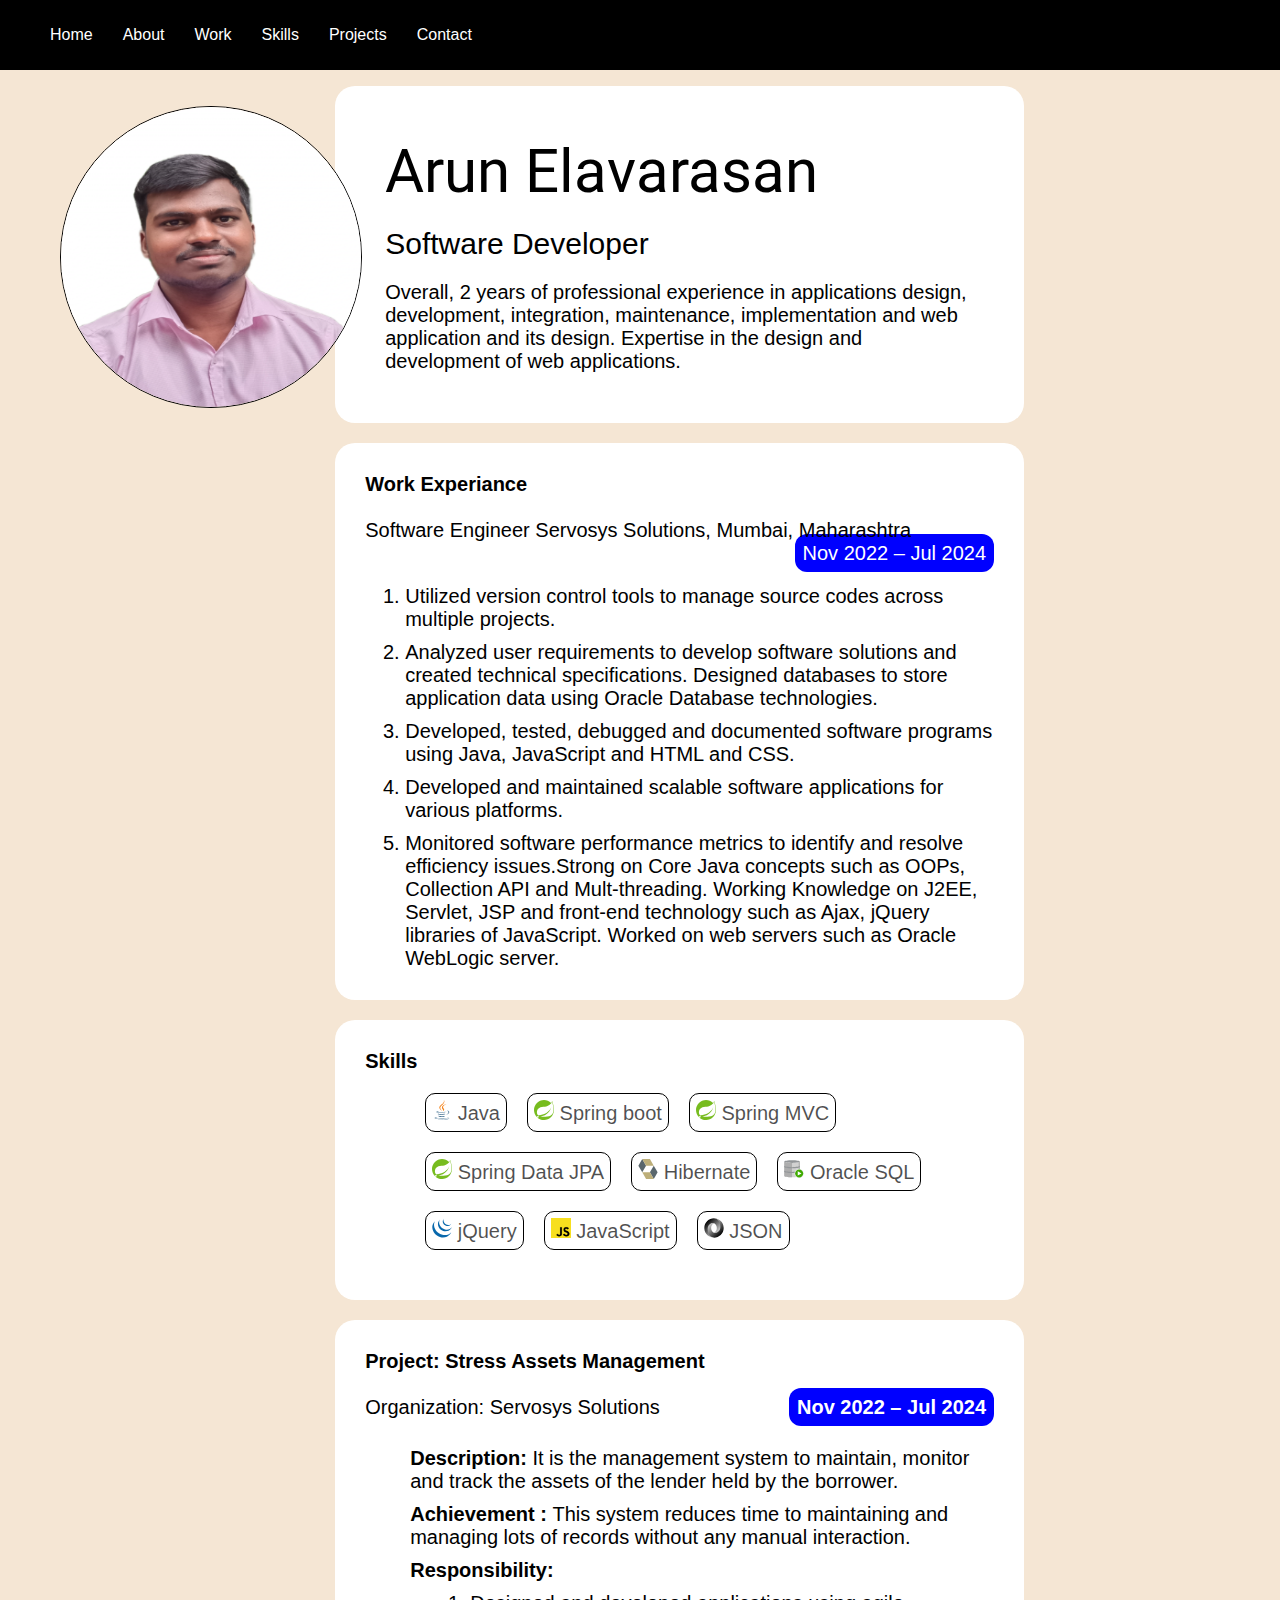
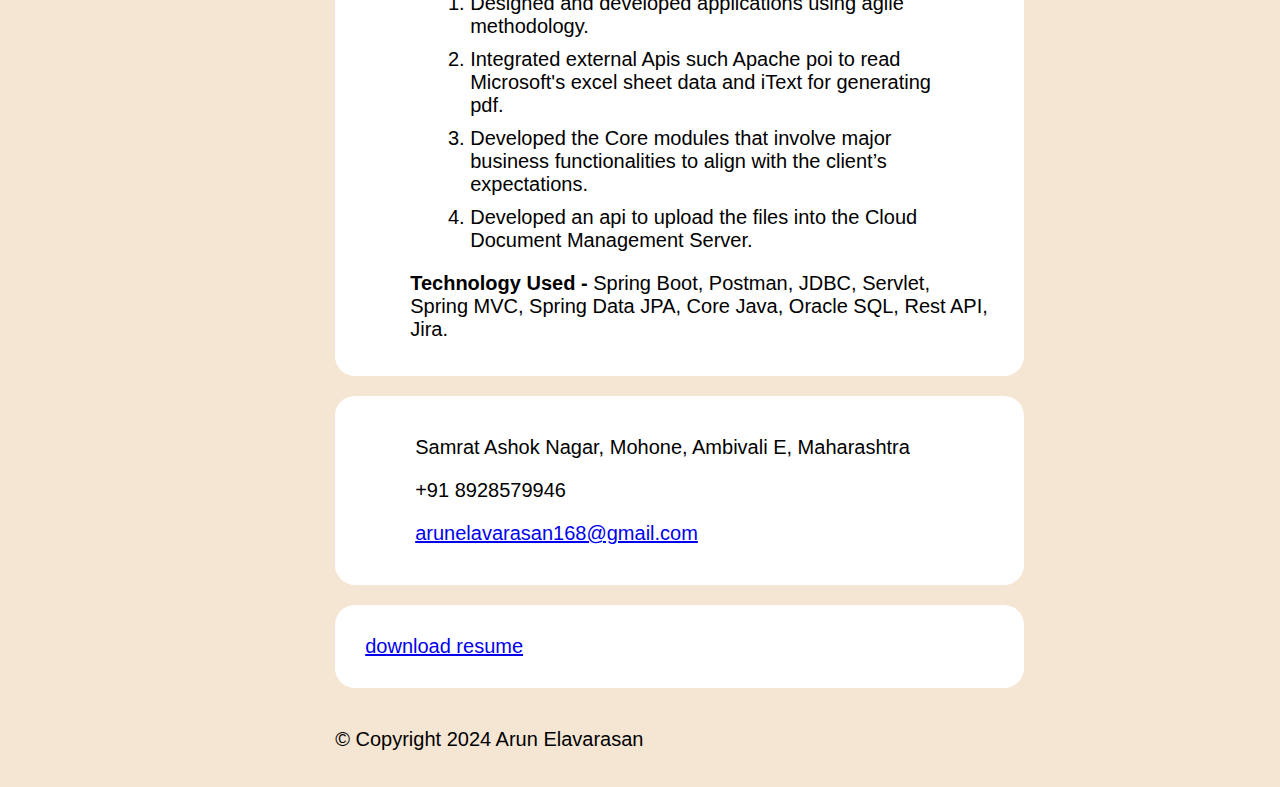
==== commit ec3dbbb3: ""download resume"" ====
--- a/index.html
+++ b/index.html
@@ -159,6 +159,9 @@
             </li>
           </ul>
         </div>
+        <div>
+          <a href="/resume/Arun Elavarasan RESUME.pdf">download resume</a>
+        </div>
         <footer>
           <p class="copyright-text">© Copyright 2024 Arun Elavarasan</p>
         </footer>
